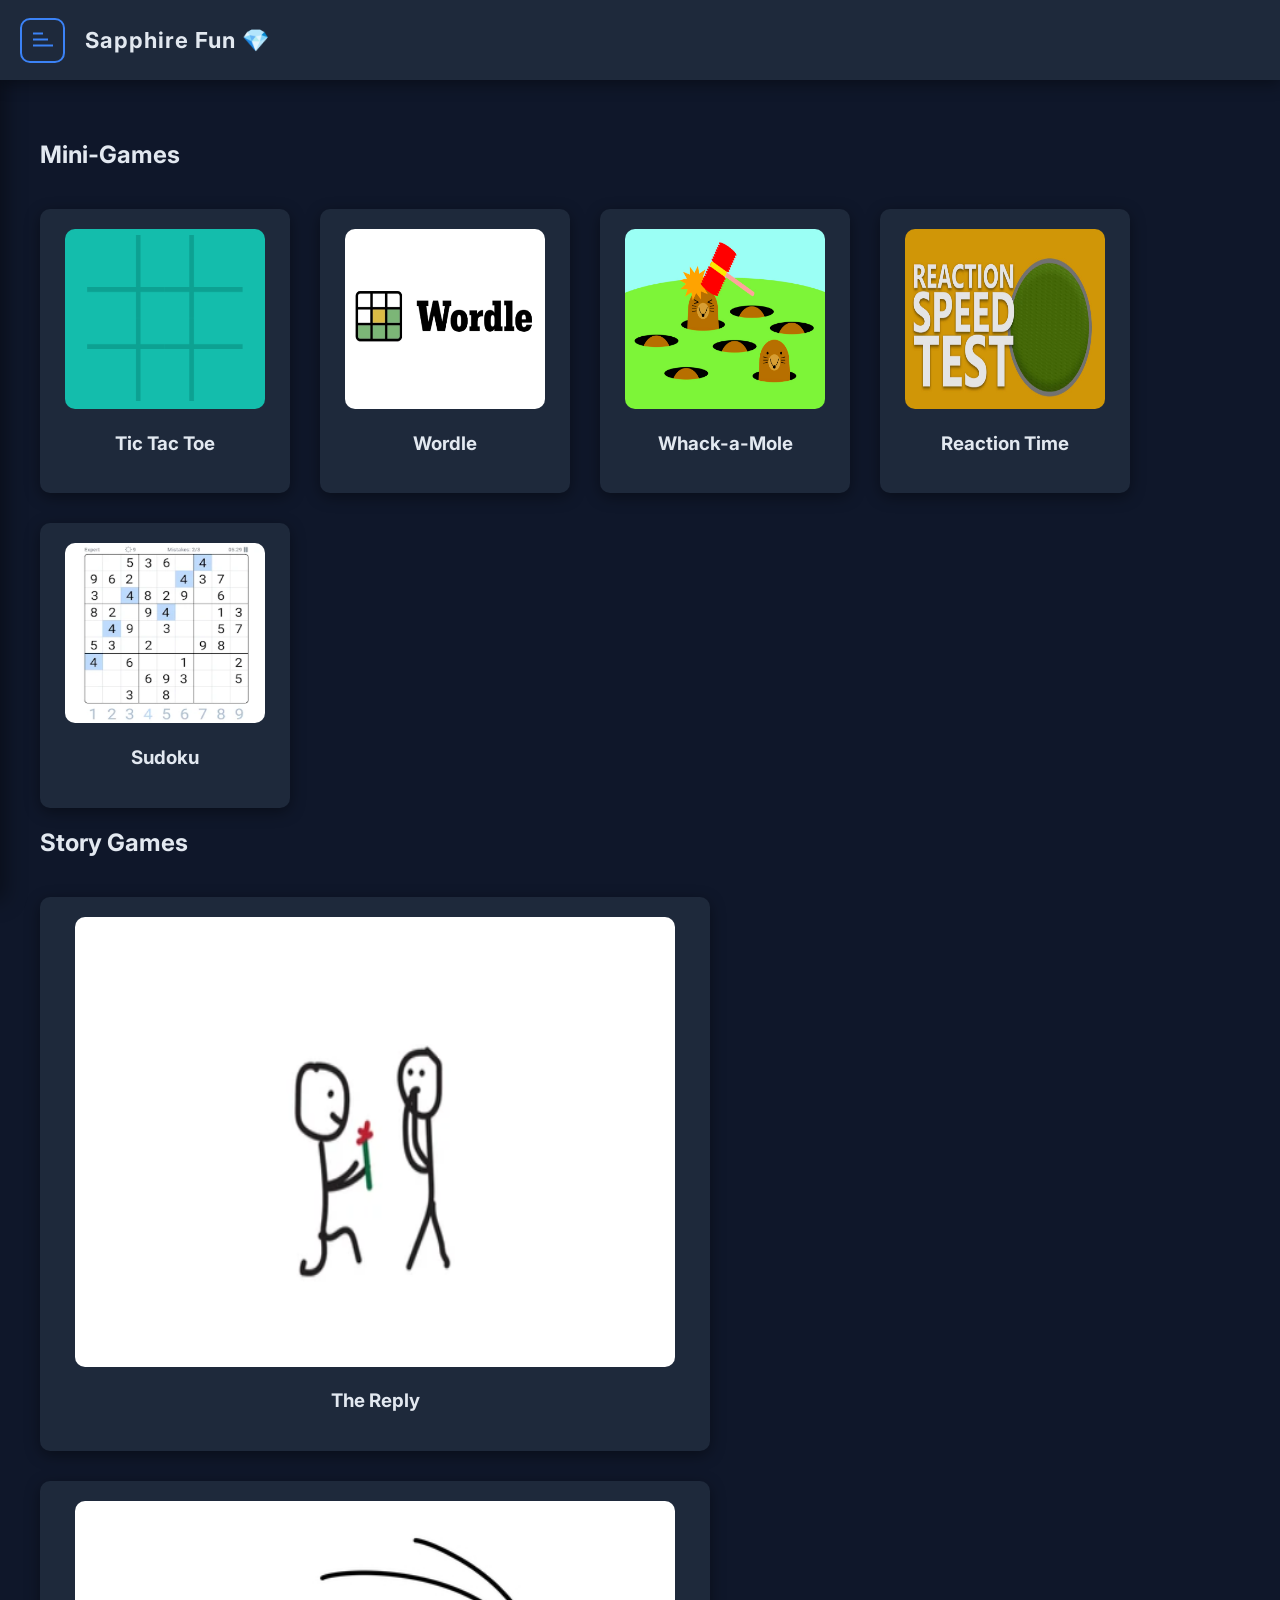
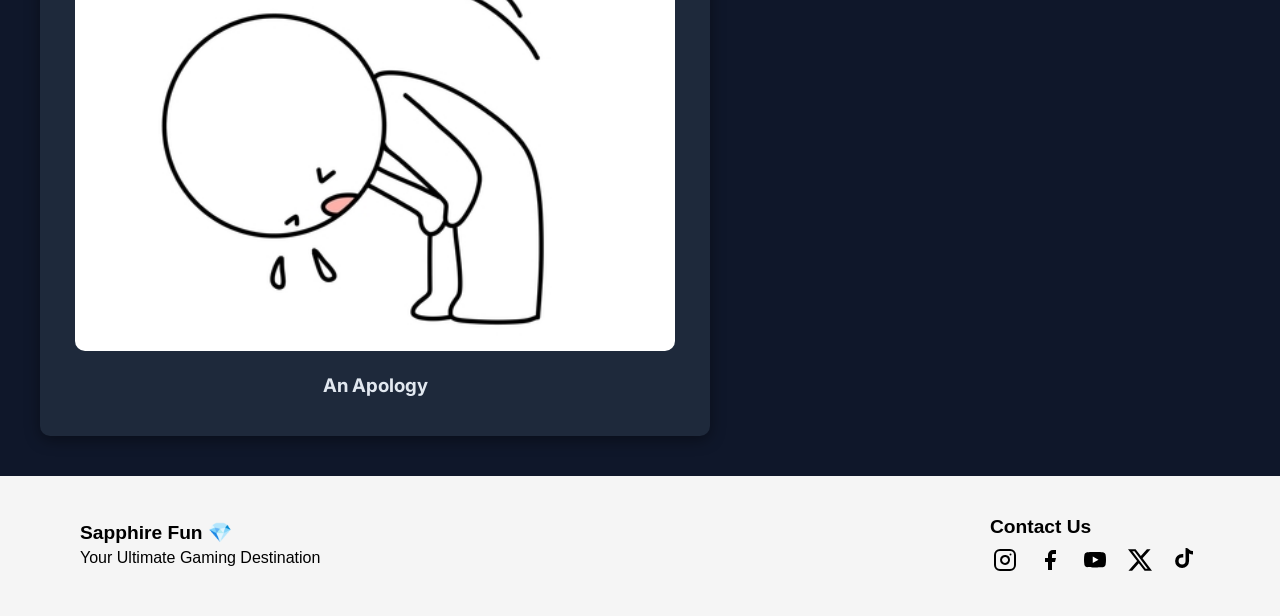
==== html/index.html @ 7985b6f7 "Added bubbles to the index background, polished about us and added bubbles to the background" ====
<!DOCTYPE html>
<html lang="en">

<head>
    <meta charset="UTF-8">
    <meta name="viewport" content="width=device-width, initial-scale=1.0">
    <title>Sapphire Fun 💎</title>
    <link rel="stylesheet" href="../css/index.css">
    <link rel="stylesheet" href="../css/styles.css">
    <link href="https://fonts.googleapis.com/css2?family=Inter:wght@400;600;700&display=swap" rel="stylesheet">
</head>

<body>

    <div class="bubbles-container">
        <div class="bubble"></div>
        <div class="bubble"></div>
        <div class="bubble"></div>
        <div class="bubble"></div>
        <div class="bubble"></div>
    </div>

    <input type="checkbox" id="nav-toggle">

    <nav class="sidenav">
        <a href="about.html">About Us</a>
        <a href="#">Fun Facts</a>
        <a href="#">Game Reviews</a>
        <a href="#">Contact</a>
    </nav>

    <header class="header">
        <label for="nav-toggle" class="menu-label" aria-label="Toggle Navigation">
            <svg width="20" height="20" viewBox="0 0 20 15" fill="none" xmlns="http://www.w3.org/2000/svg">
                <rect width="10" height="2" fill="#3B82F6" />
                <rect y="6" width="15" height="2" fill="#3B82F6" />
                <rect y="12" width="20" height="2" fill="#3B82F6" />
            </svg>
        </label>
        <div class="sapphire-logo">
            Sapphire Fun 💎
        </div>
    </header>

    <div class="main-content">
        <h2>Mini-Games</h2>
        <div class="mini-games">
            <div class="game-card">
                <img src="../images/tictactoe.png" alt="Tic Tac Toe Icon" class="game-icon">
                <h3>Tic Tac Toe</h3>
            </div>
            <div class="game-card">
                <img src="../images/wordle.png" alt="Wordle Icon" class="game-icon">
                <h3>Wordle</h3>
            </div>
            <div class="game-card">
                <img src="../images/whack.png" alt="Whack-a-Mole Icon" class="game-icon">
                <h3>Whack-a-Mole</h3>
            </div>
            <div class="game-card">
                <img src="../images/reaction.png" alt="Reaction Time Icon" class="game-icon">
                <h3>Reaction Time</h3>
            </div>
            <div class="game-card">
                <img src="../images/sudoku.png" alt="Sudoku Icon" class="game-icon">
                <h3>Sudoku</h3>
            </div>
        </div>

        <h2>Story Games</h2>
        <div class="story-games">
            <div class="story-game-card">
                <img src="../images/reply.png" alt="Reply Game Icon" class="story-game-icon">
                <h3>The Reply</h3>
            </div>
            <div class="story-game-card">
                <img src="../images/apology.png" alt="Apology Game Icon" class="story-game-icon">
                <h3>An Apology</h3>
            </div>
        </div>
    </div>

    <footer class="footer">
        <div class="footer-container">
            <div class="footer-brand">
                <p class="brand-title">Sapphire Fun 💎</p>
                <p>Your Ultimate Gaming Destination</p>
            </div>

            <div class="footer-contact">
                <p class="contact-title">Contact Us</p>
                <div class="social-links">
                    <a href="#" aria-label="Instagram"><svg xmlns="http://www.w3.org/2000/svg" width="24" height="24" viewBox="0 0 24 24" fill="none" stroke="black" stroke-width="2" stroke-linecap="round" stroke-linejoin="round"><rect x="2" y="2" width="20" height="20" rx="5" ry="5"></rect><path d="M16 11.37A4 4 0 1 1 12.63 8 4 4 0 0 1 16 11.37z"></path><line x1="17.5" y1="6.5" x2="17.51" y2="6.5"></line></svg></a>
                    <a href="#" aria-label="Facebook"><svg xmlns="http://www.w3.org/2000/svg" width="24" height="24" viewBox="0 0 24 24" fill="black"><path d="M18 2h-3a5 5 0 0 0-5 5v3H7v4h3v8h4v-8h3l1-4h-4V7a1 1 0 0 1 1-1h3z"></path></svg></a>
                    <a href="#" aria-label="YouTube"><svg xmlns="http://www.w3.org/2000/svg" width="24" height="24" viewBox="0 0 24 24" fill="black"><path d="M22.54 6.42a2.78 2.78 0 0 0-1.94-2C18.88 4 12 4 12 4s-6.88 0-8.6.42a2.78 2.78 0 0 0-1.94 2A29 29 0 0 0 1 11.75a29 29 0 0 0 .46 5.33A2.78 2.78 0 0 0 3.4 19c1.72.42 8.6.42 8.6.42s6.88 0 8.6-.42a2.78 2.78 0 0 0 1.94-2 29 29 0 0 0 .46-5.33 29 29 0 0 0-.46-5.33z"></path><polygon points="9.75 15.02 15.5 11.75 9.75 8.48 9.75 15.02" fill="white"></polygon></svg></a>
                    <a href="#" aria-label="Twitter"><svg xmlns="http://www.w3.org/2000/svg" width="24" height="24" viewBox="0 0 24 24" fill="black"><path d="M18.901 1.153h3.68l-8.04 9.19L24 22.846h-7.406l-5.8-7.584-6.638 7.584H.474l8.6-9.83L0 1.154h7.594l5.243 6.932ZM17.61 20.644h2.039L6.486 3.24H4.298Z"/></svg></a>
                    <a href="#" aria-label="Tiktok"><svg xmlns="http://www.w3.org/2000/svg" width="24" height="24" viewBox="0 0 24 24" fill="black"><path d="M12.525.02c1.31 0 2.57.51 3.51 1.44a5.47 5.47 0 0 0 3.96 1.63v3.42a9.01 9.01 0 0 1-3.95-1.12v7.6a6.97 6.97 0 1 1-6.97-6.97c.39 0 .78.03 1.17.1v3.48c-.38-.06-.77-.09-1.17-.09a3.48 3.48 0 1 0 3.48 3.48V0h3.48z"/></svg></a>
                </div>
            </div>
        </div>
    </footer>
</body>

</html>
---- css/index.css ----
/* Mini-Games CSS section */

.mini-games {
    display: flex;
    flex-wrap: wrap;
    gap: 30px;
    justify-content: left;
    margin-top: 40px;
}

.game-card {
    background-color: var(--bg-surface);
    border-radius: 10px;
    padding: 20px;
    width: 250px;
    box-shadow: 0 4px 15px rgba(0,0,0,0.4);
    text-align: center;
    transition: transform 0.3s ease, box-shadow 0.3s ease;
}

.game-card img{
    border-radius: 10px;
    width: 200px;
    height: 180px;
}

.game-icon {
    width: 100%;
    height: auto;
}

.game-card:hover {
    transform: translateY(-6px);
    box-shadow: 0 8px 25px rgba(182, 116, 226, 0.6);
}

/* Story Games CSS Section */
.story-games {
    display: flex;
    flex-wrap: wrap;
    gap: 30px;
    justify-content: left;
    margin-top: 40px;
}

.story-game-card {
    background-color: var(--bg-surface);
    border-radius: 10px;
    padding: 20px;
    width: 670px;
    box-shadow: 0 4px 15px rgba(0,0,0,0.4);
    text-align: center;
    transition: transform 0.3s ease, box-shadow 0.3s ease;
}

.story-game-card:hover {
    transform: translateY(-6px);
    box-shadow: 0 8px 25px rgba(182, 116, 226, 0.6);
}

.story-game-icon{
    border-radius: 10px;
    width: 600px;
    height: 450px;
}

/* Bubbles */
.bubbles-container {
    position: fixed;
    top: 0;
    left: 0;
    width: 100%;
    height: 100%;
    z-index: -90; /* Behind all content like I used in header */
    overflow: hidden;
    pointer-events: none;
}

.bubble {
    position: absolute;
    bottom: -100px;
    width: 40px;
    height: 40px;
    background: rgba(87, 229, 237, 0.2);
    border-radius: 50%;
    animation: float 10s infinite ease-in;
}

.bubble:nth-child(1) {
    left: 10%;
    width: 80px;
    height: 80px;
    animation-duration: 12s;
}

.bubble:nth-child(2) {
    left: 30%;
    width: 40px;
    height: 40px;
    animation-duration: 8s;
    animation-delay: 2s;
}

.bubble:nth-child(3) {
    left: 70%;
    width: 60px;
    height: 60px;
    animation-duration: 15s;
    animation-delay: 4s;
}

.bubble:nth-child(4) {
    left: 90%;
    width: 30px;
    height: 30px;
    animation-duration: 7s;
}

.bubble:nth-child(5) {
    left: 50%;
    width: 50px;
    height: 50px;
    animation-duration: 11s;
    animation-delay: 1s;
}

@keyframes float {
    0% {
        transform: translateY(0) rotate(0deg);
        opacity: 0;
    }

    20% {
        opacity: 1;
    }

    100% {
        transform: translateY(-110vh) rotate(360deg);
        opacity: 0;
    }
}
---- css/styles.css ----
/* Theme Configuration & Reset */
:root {
    --primary: #3B82F6;
    --bg-deep: #0F172A;
    --bg-surface: #1E293B;
    --text-main: #E2E8F0;
    --text-dim: #CBD5E1;
    --sidebar-width: 250px;
    --nav-speed: 0.4s;
    --ease-out: cubic-bezier(0.4, 0, 0.2, 1);
}

* {
    box-sizing: border-box;
}

body {
    margin: 0;
    font-family: 'Inter', sans-serif;
    background-color: var(--bg-deep);
    color: var(--text-main);
    overflow-x: hidden;
}

/* Hidden Toggle */
#nav-toggle {
    display: none;
}

/* Sidebar */
.sidenav {
    height: 100%;
    width: var(--sidebar-width);
    position: fixed;
    top: 0;
    left: 0;
    background-color: var(--bg-surface);
    transform: translateX(-100%);
    transition: transform var(--nav-speed) var(--ease-out);
    box-shadow: 5px 0 20px rgba(0,0,0,0.4);
    padding-top: 0; 
}

.sidenav a {
    padding: 16px 25px;
    text-decoration: none;
    font-size: 18px;
    font-weight: 500;
    color: var(--text-dim);
    display: block;
    transition: all 0.3s ease;
    border-bottom: 1px solid rgba(255, 255, 255, 0.05);
}

.sidenav a:hover {
    background-color: var(--primary);
    color: white;
    padding-left: 35px;
}

/* Header & Content Layout */
.header, 
.main-content,
.footer {
    transition: margin-left var(--nav-speed) var(--ease-out);
}

.header {
    background-color: var(--bg-surface);
    height: 80px;
    display: flex;
    align-items: center;
    padding: 0 20px;
    gap: 20px;
    box-shadow: 0 4px 15px rgba(0,0,0,0.4);
    position: sticky;
    top: 0;
    z-index: 90; /* Added this to ensure header stays above the contents */
}

.main-content {
    padding: 40px;
}

/* UI Elements */
.menu-label {
    width: 45px;
    height: 45px;
    border: 2px solid var(--primary);
    border-radius: 10px;
    cursor: pointer;
    display: flex;
    align-items: center;
    justify-content: center;
    transition: 0.3s ease;
}

.menu-label:hover {
    background-color: rgba(59, 130, 246, 0.2);
    transform: scale(1.05);
}

.sapphire-logo {
    font-size: 22px;
    font-weight: 700;
    letter-spacing: 1px;
}

/* Interaction Logic */
#nav-toggle:checked ~ .sidenav {
    transform: translateX(0);
}

#nav-toggle:checked ~ .header,
#nav-toggle:checked ~ .main-content,
#nav-toggle:checked ~ .footer {
    margin-left: var(--sidebar-width);
}

/* Footer */
.footer {
    background-color: whitesmoke;
    padding: 40px 80px;
    font-family: Arial, sans-serif;
    color: #000;
}

.footer-container {
    display: flex;
    justify-content: space-between;
    align-items: flex-start;
    max-width: 1200px;
    margin: 0 auto;
}

.brand-title, .contact-title {
    font-weight: bold;
    font-size: 1.2rem;
    margin-bottom: 10px;
    margin-top: 0;
}

.footer-brand p {
    margin: 5px 0;
}

.footer-contact {
    display: flex;
    flex-direction: column;
    align-items: flex-start;
}

.social-links {
    display: flex;
    gap: 15px;
}

.social-links svg {
    width: 30px;
    transition: transform 0.3s ease;
}

.social-links svg:hover {
    transform: scale(1.2);
    transform: translateY(-3px);
}
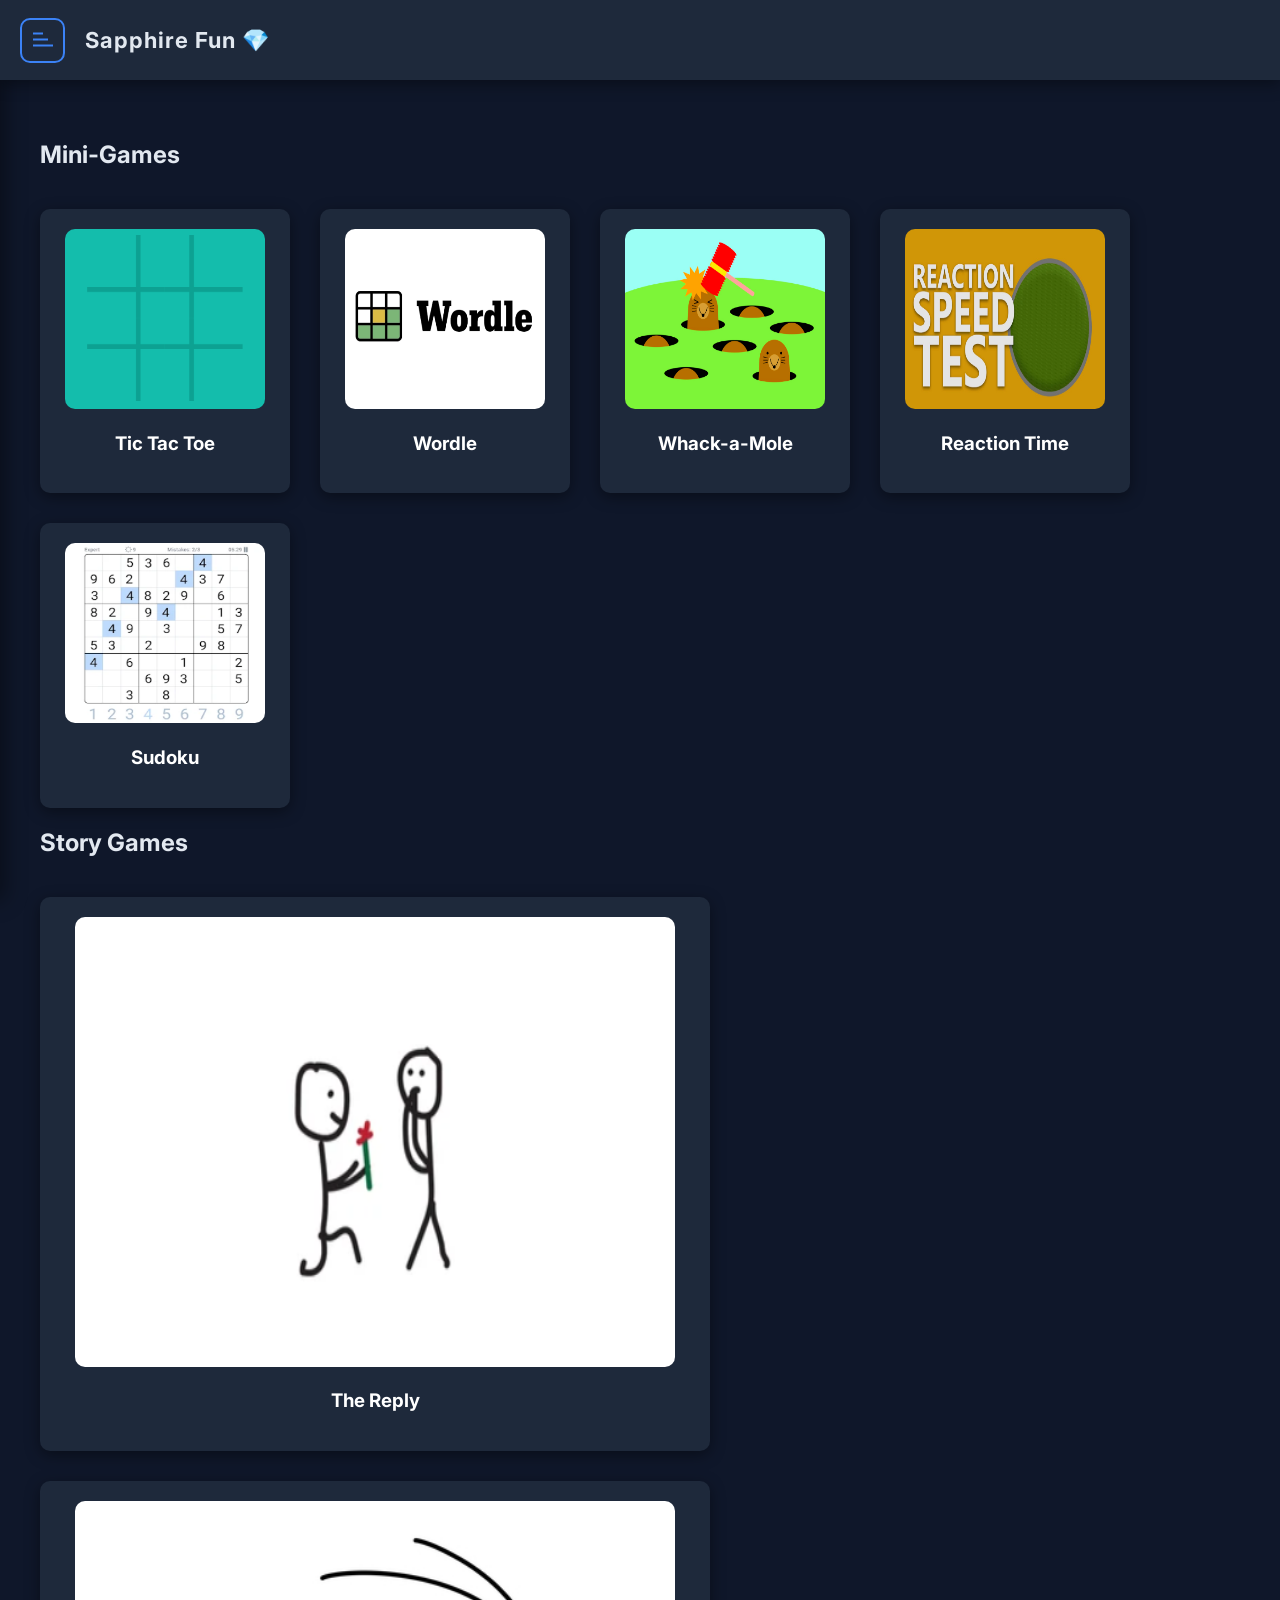
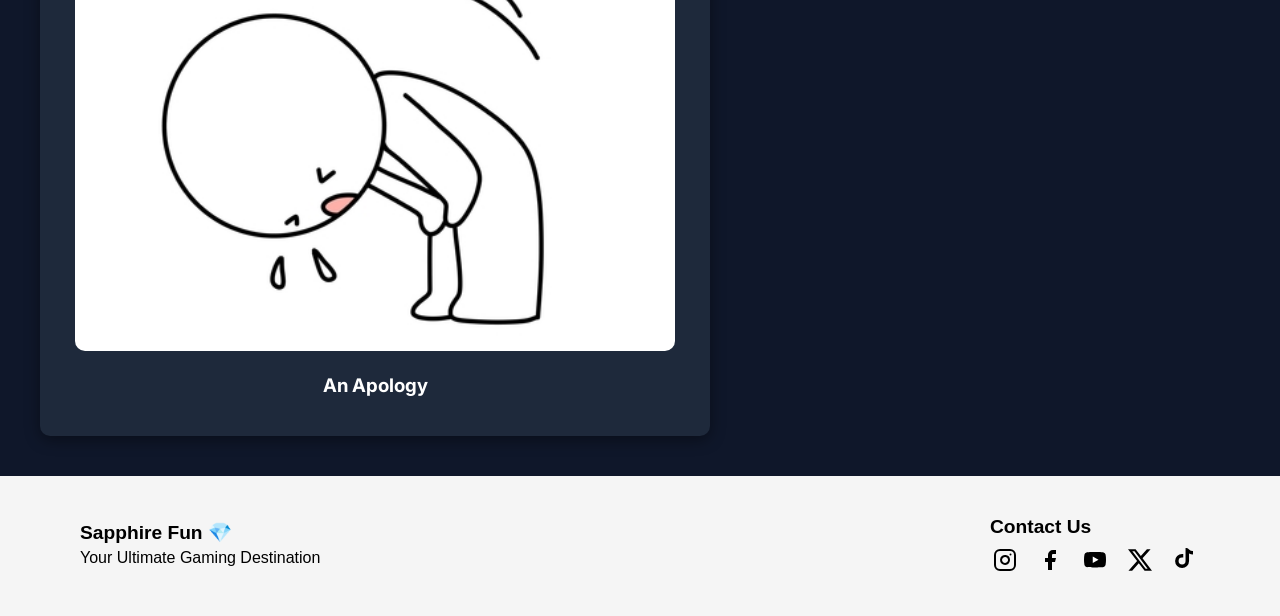
==== commit 72a069f4: "First Polished Prototype of the website. (Can have changes in the future)" ====
--- a/html/index.html
+++ b/html/index.html
@@ -23,10 +23,9 @@
     <input type="checkbox" id="nav-toggle">
 
     <nav class="sidenav">
+        <a href="index.html">Home</a>
         <a href="about.html">About Us</a>
-        <a href="#">Fun Facts</a>
-        <a href="#">Game Reviews</a>
-        <a href="#">Contact</a>
+        <a href="fun-fact.html">Fun Facts</a>
     </nav>
 
     <header class="header">
@@ -46,36 +45,36 @@
         <h2>Mini-Games</h2>
         <div class="mini-games">
             <div class="game-card">
-                <img src="../images/tictactoe.png" alt="Tic Tac Toe Icon" class="game-icon">
-                <h3>Tic Tac Toe</h3>
+                <a href="mini-game.html"><img src="../images/tictactoe.png" alt="Tic Tac Toe Icon" class="game-icon">
+                <h3>Tic Tac Toe</h3></a>
             </div>
             <div class="game-card">
-                <img src="../images/wordle.png" alt="Wordle Icon" class="game-icon">
-                <h3>Wordle</h3>
+                <a href="mini-game.html"><img src="../images/wordle.png" alt="Wordle Icon" class="game-icon">
+                <h3>Wordle</h3></a>
             </div>
             <div class="game-card">
-                <img src="../images/whack.png" alt="Whack-a-Mole Icon" class="game-icon">
-                <h3>Whack-a-Mole</h3>
+                <a href="mini-game.html"><img src="../images/whack.png" alt="Whack-a-Mole Icon" class="game-icon">
+                <h3>Whack-a-Mole</h3></a>
             </div>
             <div class="game-card">
-                <img src="../images/reaction.png" alt="Reaction Time Icon" class="game-icon">
-                <h3>Reaction Time</h3>
+                <a href="mini-game.html"><img src="../images/reaction.png" alt="Reaction Time Icon" class="game-icon">
+                <h3>Reaction Time</h3></a>
             </div>
             <div class="game-card">
-                <img src="../images/sudoku.png" alt="Sudoku Icon" class="game-icon">
-                <h3>Sudoku</h3>
+                <a href="mini-game.html"><img src="../images/sudoku.png" alt="Sudoku Icon" class="game-icon">
+                <h3>Sudoku</h3></a>
             </div>
         </div>
 
         <h2>Story Games</h2>
         <div class="story-games">
             <div class="story-game-card">
-                <img src="../images/reply.png" alt="Reply Game Icon" class="story-game-icon">
-                <h3>The Reply</h3>
+                <a href="story-games.html"><img src="../images/reply.png" alt="Reply Game Icon" class="story-game-icon">
+                <h3>The Reply</h3></a>
             </div>
             <div class="story-game-card">
-                <img src="../images/apology.png" alt="Apology Game Icon" class="story-game-icon">
-                <h3>An Apology</h3>
+                <a href="story-games.html"><img src="../images/apology.png" alt="Apology Game Icon" class="story-game-icon">
+                <h3>An Apology</h3></a>
             </div>
         </div>
     </div>
--- a/css/index.css
+++ b/css/index.css
@@ -34,6 +34,15 @@
     box-shadow: 0 8px 25px rgba(182, 116, 226, 0.6);
 }
 
+.game-card a {
+    color: #fff;
+    text-decoration: none;
+}
+
+.game-card a:hover {
+    text-decoration: underline;
+}
+
 /* Story Games CSS Section */
 .story-games {
     display: flex;
@@ -64,78 +73,11 @@
     height: 450px;
 }
 
-/* Bubbles */
-.bubbles-container {
-    position: fixed;
-    top: 0;
-    left: 0;
-    width: 100%;
-    height: 100%;
-    z-index: -90; /* Behind all content like I used in header */
-    overflow: hidden;
-    pointer-events: none;
+.story-game-card a {
+    color: #fff;
+    text-decoration: none;
 }
 
-.bubble {
-    position: absolute;
-    bottom: -100px;
-    width: 40px;
-    height: 40px;
-    background: rgba(87, 229, 237, 0.2);
-    border-radius: 50%;
-    animation: float 10s infinite ease-in;
-}
-
-.bubble:nth-child(1) {
-    left: 10%;
-    width: 80px;
-    height: 80px;
-    animation-duration: 12s;
-}
-
-.bubble:nth-child(2) {
-    left: 30%;
-    width: 40px;
-    height: 40px;
-    animation-duration: 8s;
-    animation-delay: 2s;
-}
-
-.bubble:nth-child(3) {
-    left: 70%;
-    width: 60px;
-    height: 60px;
-    animation-duration: 15s;
-    animation-delay: 4s;
-}
-
-.bubble:nth-child(4) {
-    left: 90%;
-    width: 30px;
-    height: 30px;
-    animation-duration: 7s;
-}
-
-.bubble:nth-child(5) {
-    left: 50%;
-    width: 50px;
-    height: 50px;
-    animation-duration: 11s;
-    animation-delay: 1s;
-}
-
-@keyframes float {
-    0% {
-        transform: translateY(0) rotate(0deg);
-        opacity: 0;
-    }
-
-    20% {
-        opacity: 1;
-    }
-
-    100% {
-        transform: translateY(-110vh) rotate(360deg);
-        opacity: 0;
-    }
+.story-game-card a:hover {
+    text-decoration: underline;
 }
--- a/css/styles.css
+++ b/css/styles.css
@@ -163,4 +163,80 @@
 .social-links svg:hover {
     transform: scale(1.2);
     transform: translateY(-3px);
+}
+
+/* Bubbles */
+.bubbles-container {
+    position: fixed;
+    top: 0;
+    left: 0;
+    width: 100%;
+    height: 100%;
+    z-index: -90; /* Behind all content like I used in header */
+    overflow: hidden;
+    pointer-events: none;
+}
+
+.bubble {
+    position: absolute;
+    bottom: -100px;
+    width: 40px;
+    height: 40px;
+    background: rgba(87, 229, 237, 0.2);
+    border-radius: 50%;
+    animation: float 10s infinite ease-in;
+}
+
+.bubble:nth-child(1) {
+    left: 10%;
+    width: 80px;
+    height: 80px;
+    animation-duration: 12s;
+}
+
+.bubble:nth-child(2) {
+    left: 30%;
+    width: 40px;
+    height: 40px;
+    animation-duration: 8s;
+    animation-delay: 2s;
+}
+
+.bubble:nth-child(3) {
+    left: 70%;
+    width: 60px;
+    height: 60px;
+    animation-duration: 15s;
+    animation-delay: 4s;
+}
+
+.bubble:nth-child(4) {
+    left: 90%;
+    width: 30px;
+    height: 30px;
+    animation-duration: 7s;
+}
+
+.bubble:nth-child(5) {
+    left: 50%;
+    width: 50px;
+    height: 50px;
+    animation-duration: 11s;
+    animation-delay: 1s;
+}
+
+@keyframes float {
+    0% {
+        transform: translateY(0) rotate(0deg);
+        opacity: 0;
+    }
+
+    20% {
+        opacity: 1;
+    }
+
+    100% {
+        transform: translateY(-110vh) rotate(360deg);
+        opacity: 0;
+    }
 }
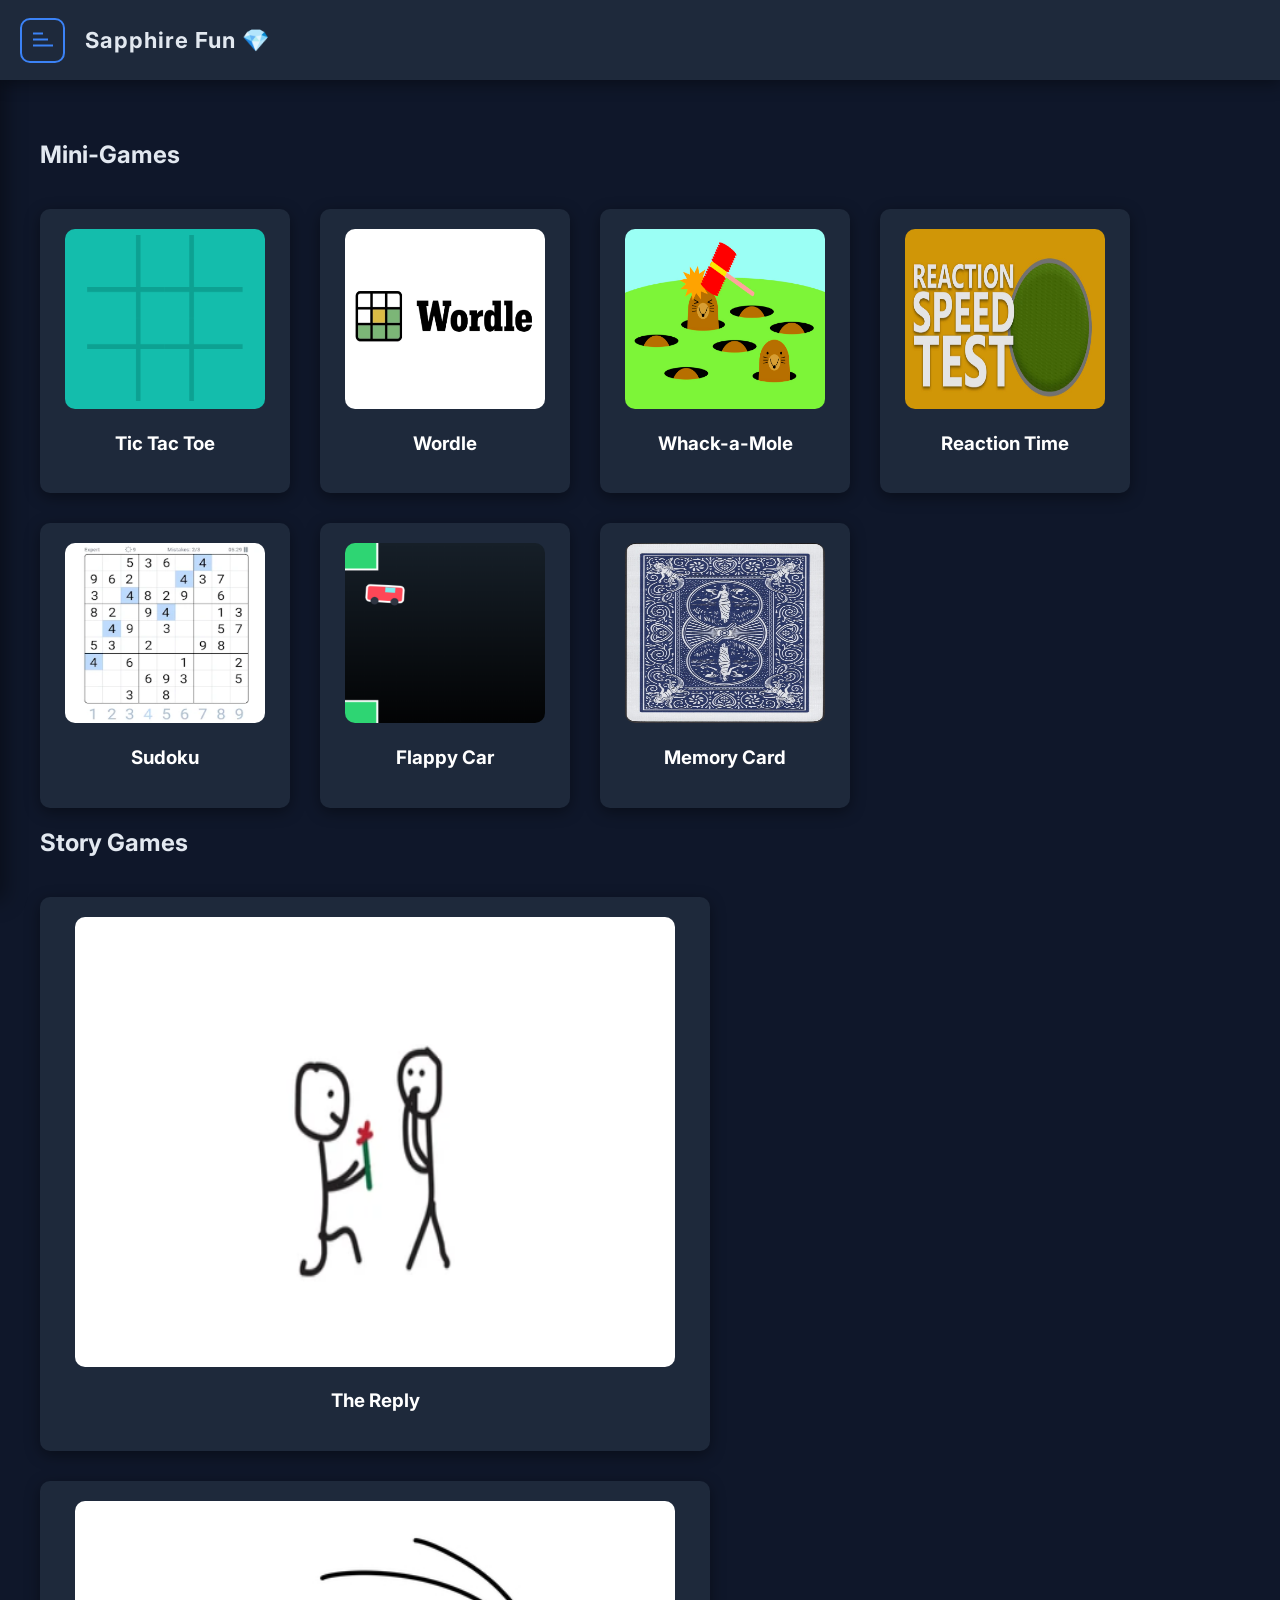
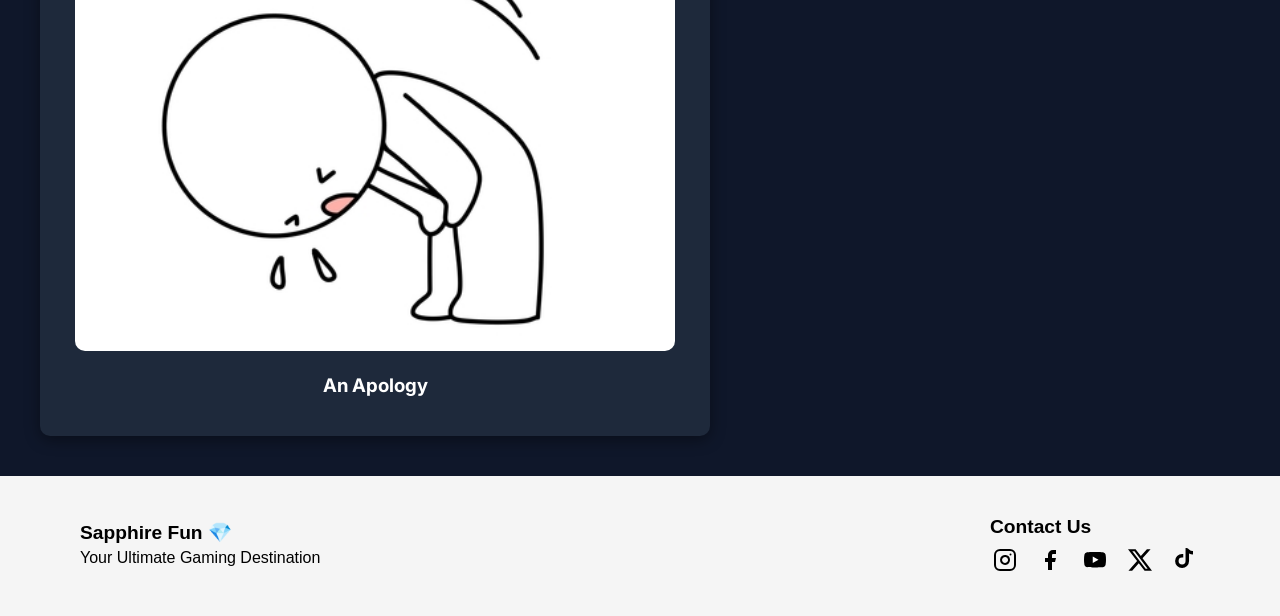
==== commit bbde2f38: "Finished mini games page with iframe" ====
--- a/html/index.html
+++ b/html/index.html
@@ -45,24 +45,32 @@
         <h2>Mini-Games</h2>
         <div class="mini-games">
             <div class="game-card">
-                <a href="mini-game.html"><img src="../images/tictactoe.png" alt="Tic Tac Toe Icon" class="game-icon">
+                <a href="mini-game.html?game=tictactoe"><img src="../images/tictactoe.png" alt="Tic Tac Toe Icon" class="game-icon">
                 <h3>Tic Tac Toe</h3></a>
             </div>
             <div class="game-card">
-                <a href="mini-game.html"><img src="../images/wordle.png" alt="Wordle Icon" class="game-icon">
+                <a href="mini-game.html?game=wordle"><img src="../images/wordle.png" alt="Wordle Icon" class="game-icon">
                 <h3>Wordle</h3></a>
             </div>
             <div class="game-card">
-                <a href="mini-game.html"><img src="../images/whack.png" alt="Whack-a-Mole Icon" class="game-icon">
+                <a href="mini-game.html?game=whack"><img src="../images/whack.png" alt="Whack-a-Mole Icon" class="game-icon">
                 <h3>Whack-a-Mole</h3></a>
             </div>
             <div class="game-card">
-                <a href="mini-game.html"><img src="../images/reaction.png" alt="Reaction Time Icon" class="game-icon">
+                <a href="mini-game.html?game=reaction"><img src="../images/reaction.png" alt="Reaction Time Icon" class="game-icon">
                 <h3>Reaction Time</h3></a>
             </div>
             <div class="game-card">
-                <a href="mini-game.html"><img src="../images/sudoku.png" alt="Sudoku Icon" class="game-icon">
+                <a href="mini-game.html?game=sudoku"><img src="../images/sudoku.png" alt="Sudoku Icon" class="game-icon">
                 <h3>Sudoku</h3></a>
+            </div>
+            <div class="game-card">
+                <a href="mini-game.html?game=flappycar"><img src="../images/flappycar.png" alt="Flappy Car Icon" class="game-icon">
+                <h3>Flappy Car</h3></a>
+            </div>
+            <div class="game-card">
+                <a href="mini-game.html?game=memorycard"><img src="../images/back.png" alt="Memory Card Icon" class="game-icon">
+                <h3>Memory Card</h3></a>
             </div>
         </div>
 
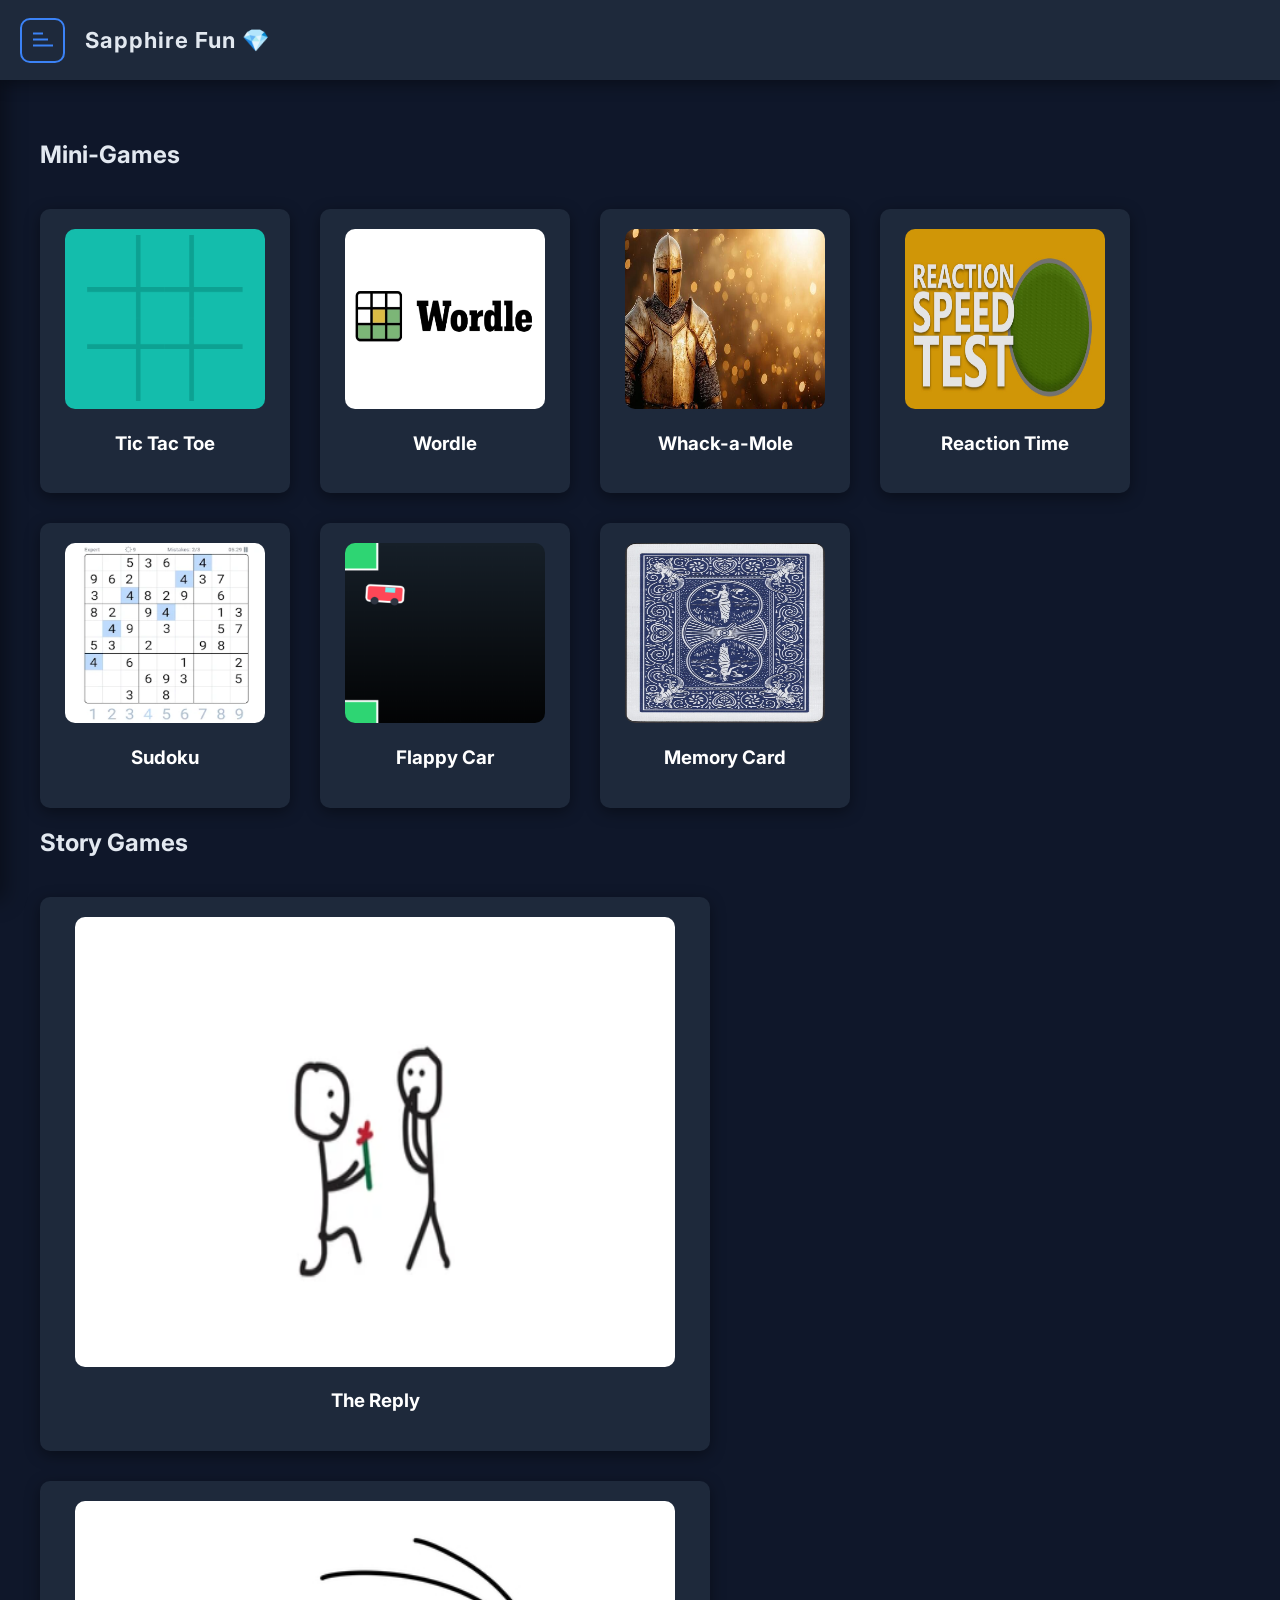
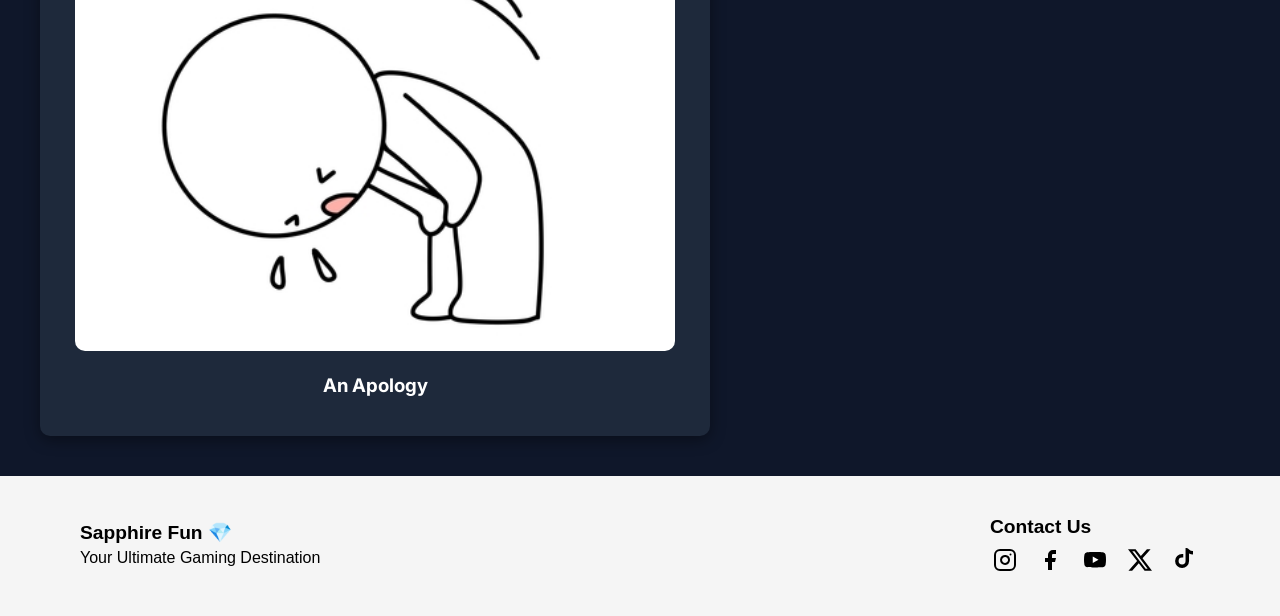
==== commit acbd0858: "Finished whack a knight game" ====
--- a/html/index.html
+++ b/html/index.html
@@ -53,7 +53,7 @@
                 <h3>Wordle</h3></a>
             </div>
             <div class="game-card">
-                <a href="mini-game.html?game=whack"><img src="../images/whack.png" alt="Whack-a-Mole Icon" class="game-icon">
+                <a href="mini-game.html?game=whack"><img src="../images/knight.jpeg" alt="Whack-a-Mole Icon" class="game-icon">
                 <h3>Whack-a-Mole</h3></a>
             </div>
             <div class="game-card">
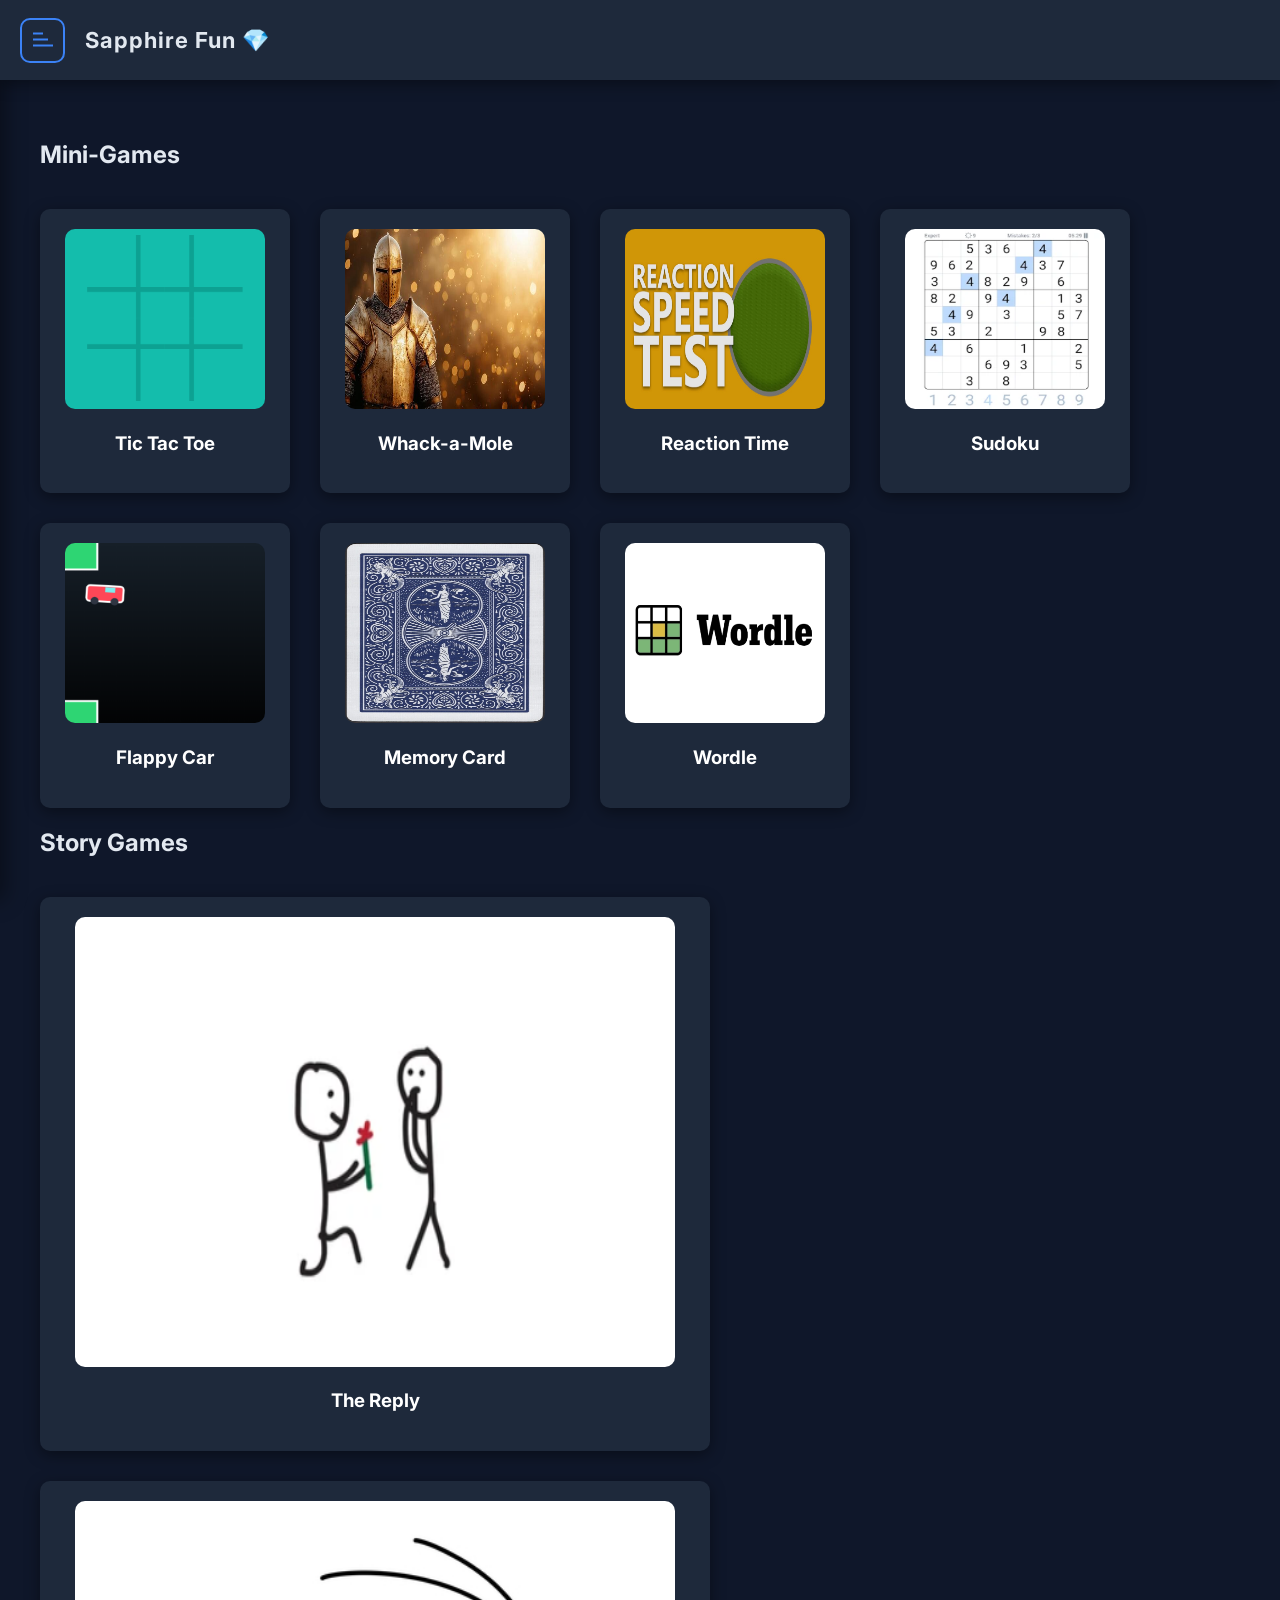
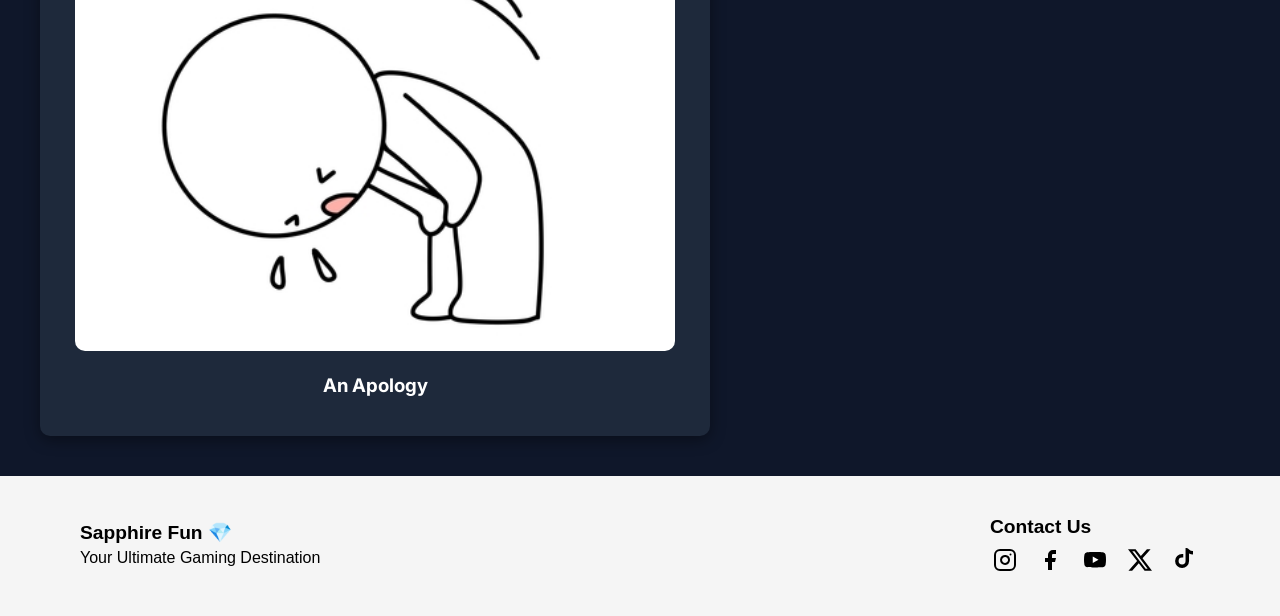
==== commit ed4a98de: "Minor fixes in layout" ====
--- a/html/index.html
+++ b/html/index.html
@@ -49,10 +49,6 @@
                 <h3>Tic Tac Toe</h3></a>
             </div>
             <div class="game-card">
-                <a href="mini-game.html?game=wordle"><img src="../images/wordle.png" alt="Wordle Icon" class="game-icon">
-                <h3>Wordle</h3></a>
-            </div>
-            <div class="game-card">
                 <a href="mini-game.html?game=whack"><img src="../images/knight.jpeg" alt="Whack-a-Mole Icon" class="game-icon">
                 <h3>Whack-a-Mole</h3></a>
             </div>
@@ -71,6 +67,10 @@
             <div class="game-card">
                 <a href="mini-game.html?game=memorycard"><img src="../images/back.png" alt="Memory Card Icon" class="game-icon">
                 <h3>Memory Card</h3></a>
+            </div>
+            <div class="game-card">
+                <a href="mini-game.html?game=wordle"><img src="../images/wordle.png" alt="Wordle Icon" class="game-icon">
+                <h3>Wordle</h3></a>
             </div>
         </div>
 
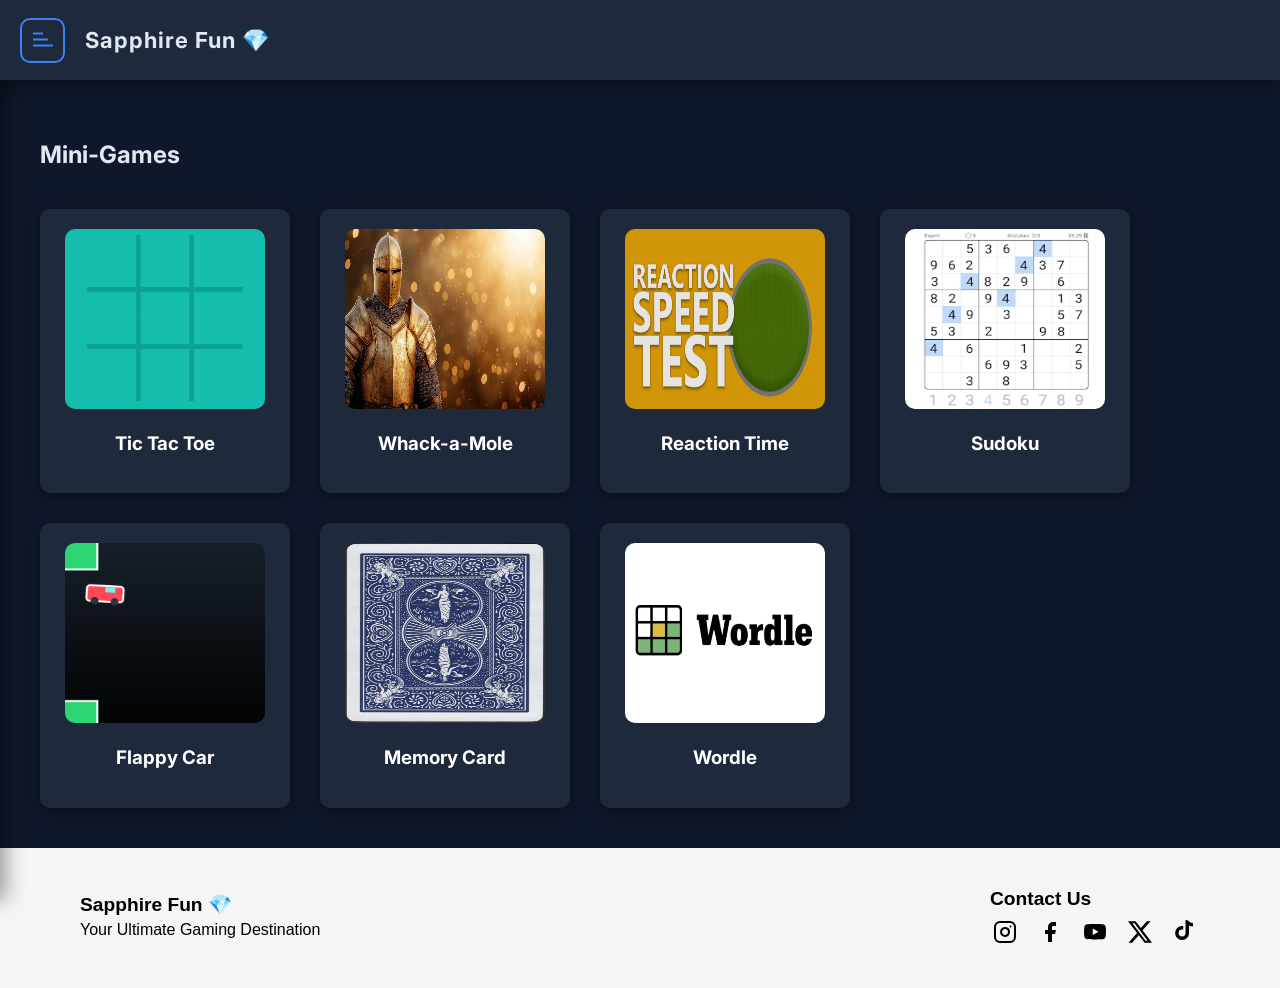
==== commit 4266bb22: "Removed Story games from the website to add other minigames" ====
--- a/html/index.html
+++ b/html/index.html
@@ -73,18 +73,6 @@
                 <h3>Wordle</h3></a>
             </div>
         </div>
-
-        <h2>Story Games</h2>
-        <div class="story-games">
-            <div class="story-game-card">
-                <a href="story-games.html"><img src="../images/reply.png" alt="Reply Game Icon" class="story-game-icon">
-                <h3>The Reply</h3></a>
-            </div>
-            <div class="story-game-card">
-                <a href="story-games.html"><img src="../images/apology.png" alt="Apology Game Icon" class="story-game-icon">
-                <h3>An Apology</h3></a>
-            </div>
-        </div>
     </div>
 
     <footer class="footer">
